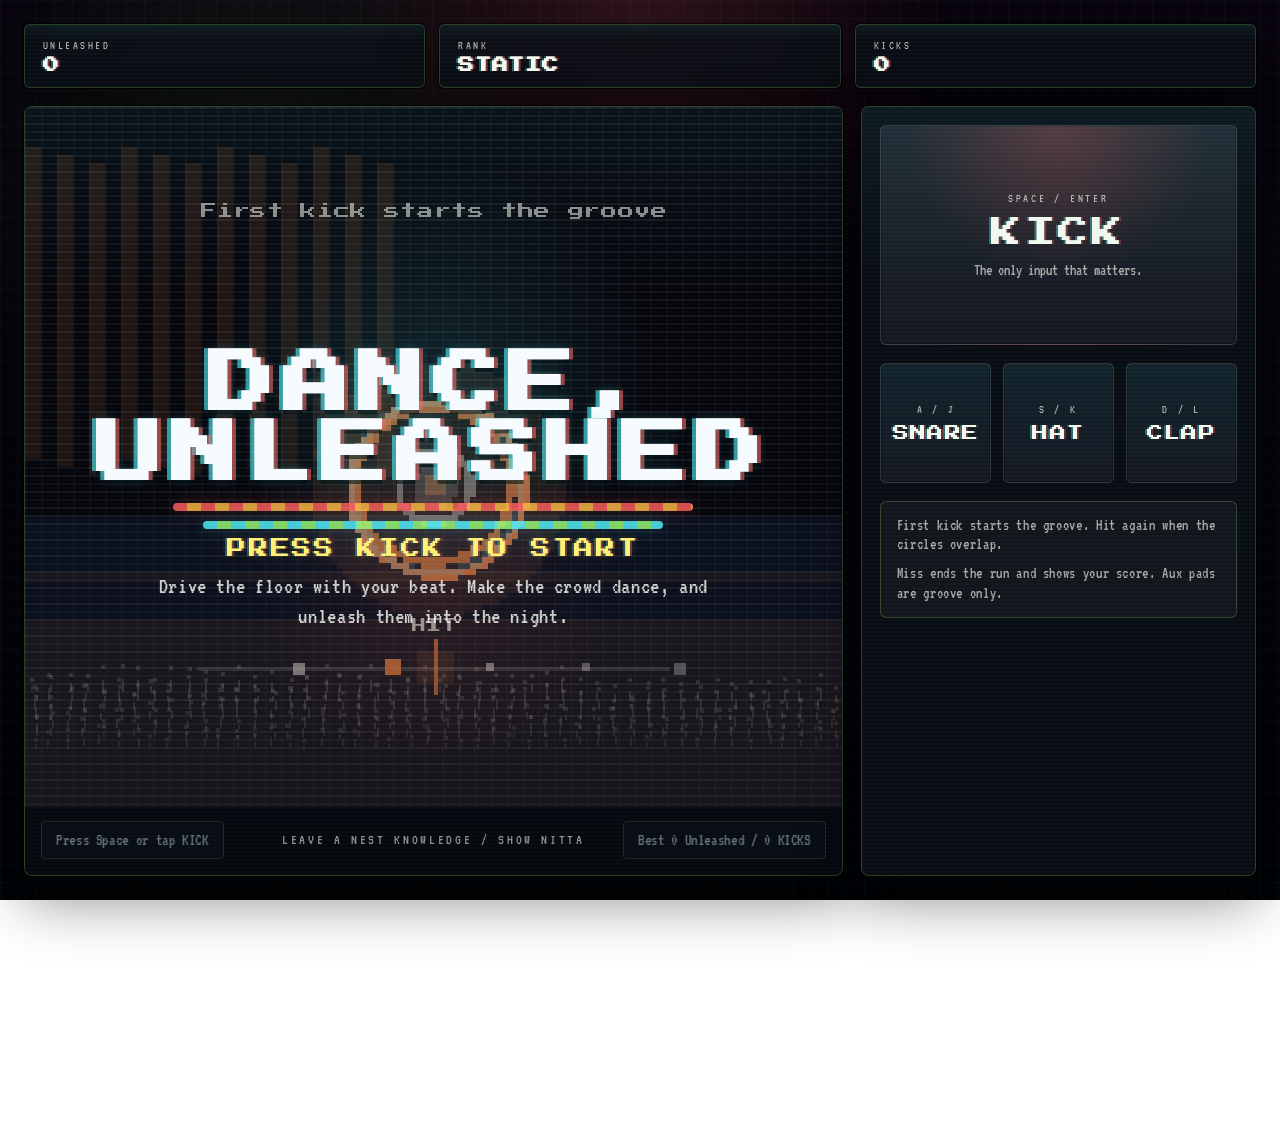
==== index.html @ 78951688 "Initial release for GitHub Pages" ====
<!doctype html>
<html lang="en">
  <head>
    <meta charset="UTF-8" />
    <meta http-equiv="refresh" content="0; url=./src/index.html" />
    <title>dance, unleashed</title>
  </head>
  <body>
    <p><a href="./src/index.html">Open dance, unleashed</a></p>
  </body>
</html>
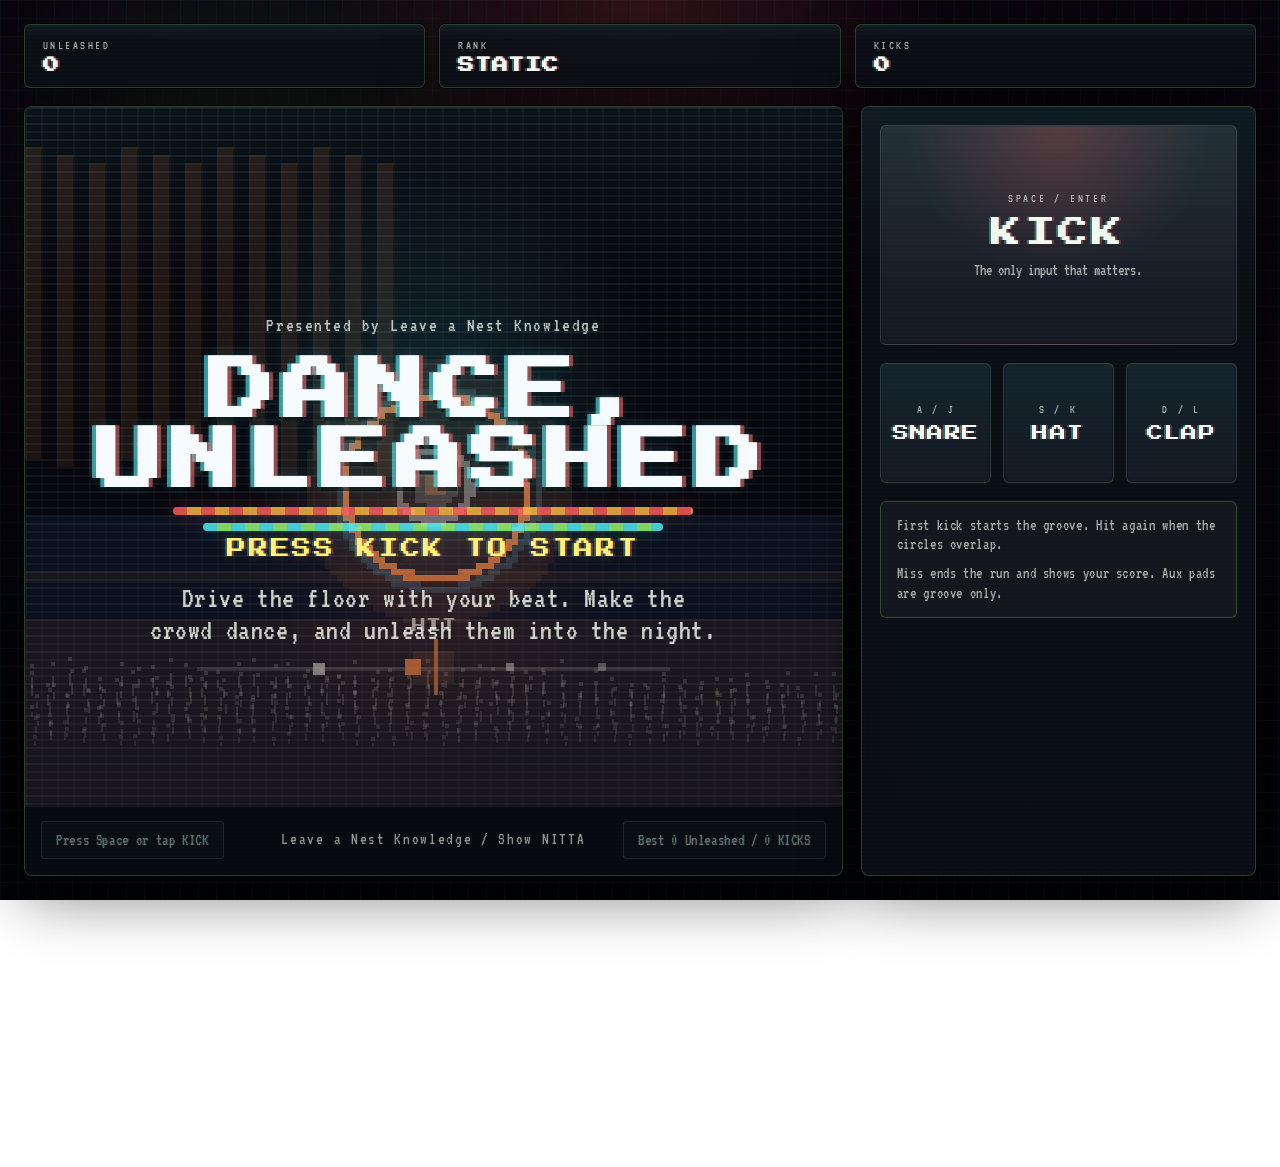
==== commit 051d9d20: "Polish mobile startup and add favicon" ====
--- a/index.html
+++ b/index.html
@@ -4,6 +4,9 @@
     <meta charset="UTF-8" />
     <meta http-equiv="refresh" content="0; url=./src/index.html" />
     <title>dance, unleashed</title>
+    <link rel="icon" href="./favicon.svg" type="image/svg+xml" />
+    <link rel="icon" href="./favicon.png" type="image/png" sizes="32x32" />
+    <link rel="shortcut icon" href="./favicon.ico" sizes="any" />
   </head>
   <body>
     <p><a href="./src/index.html">Open dance, unleashed</a></p>
